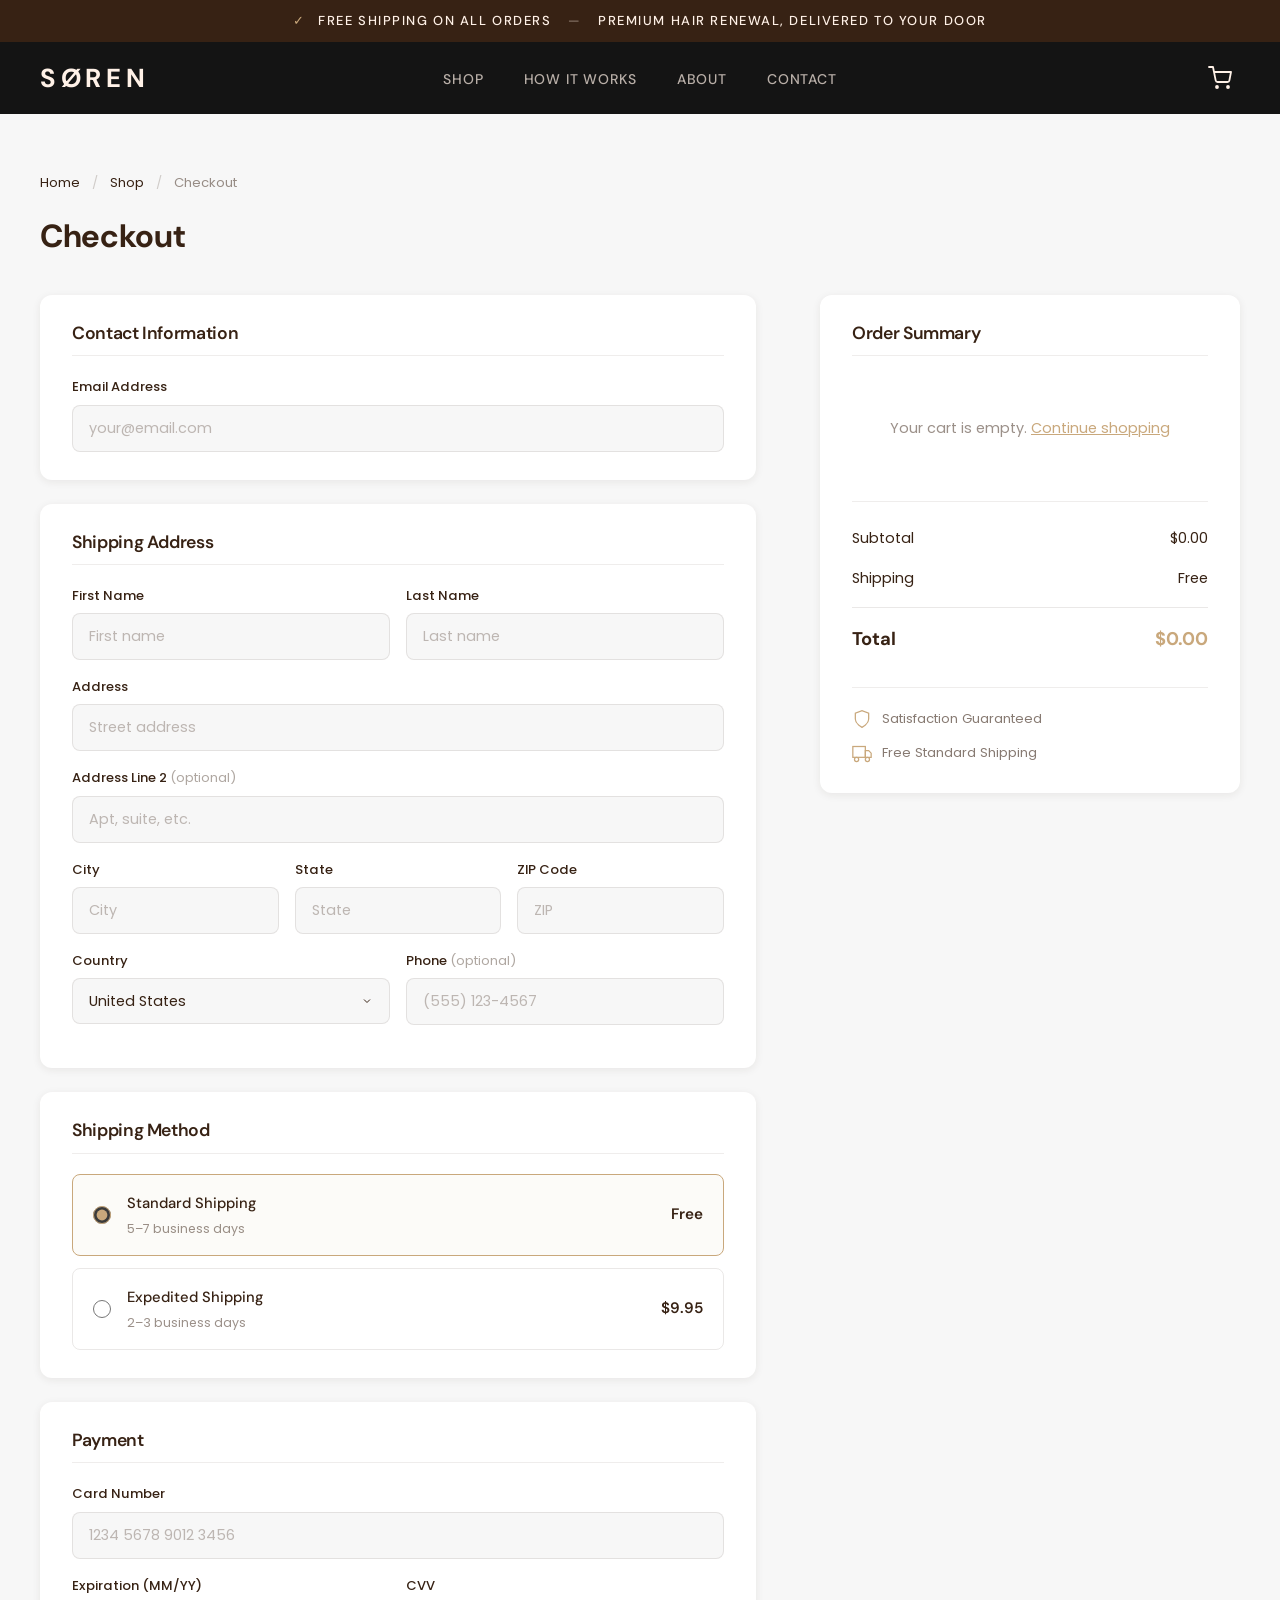
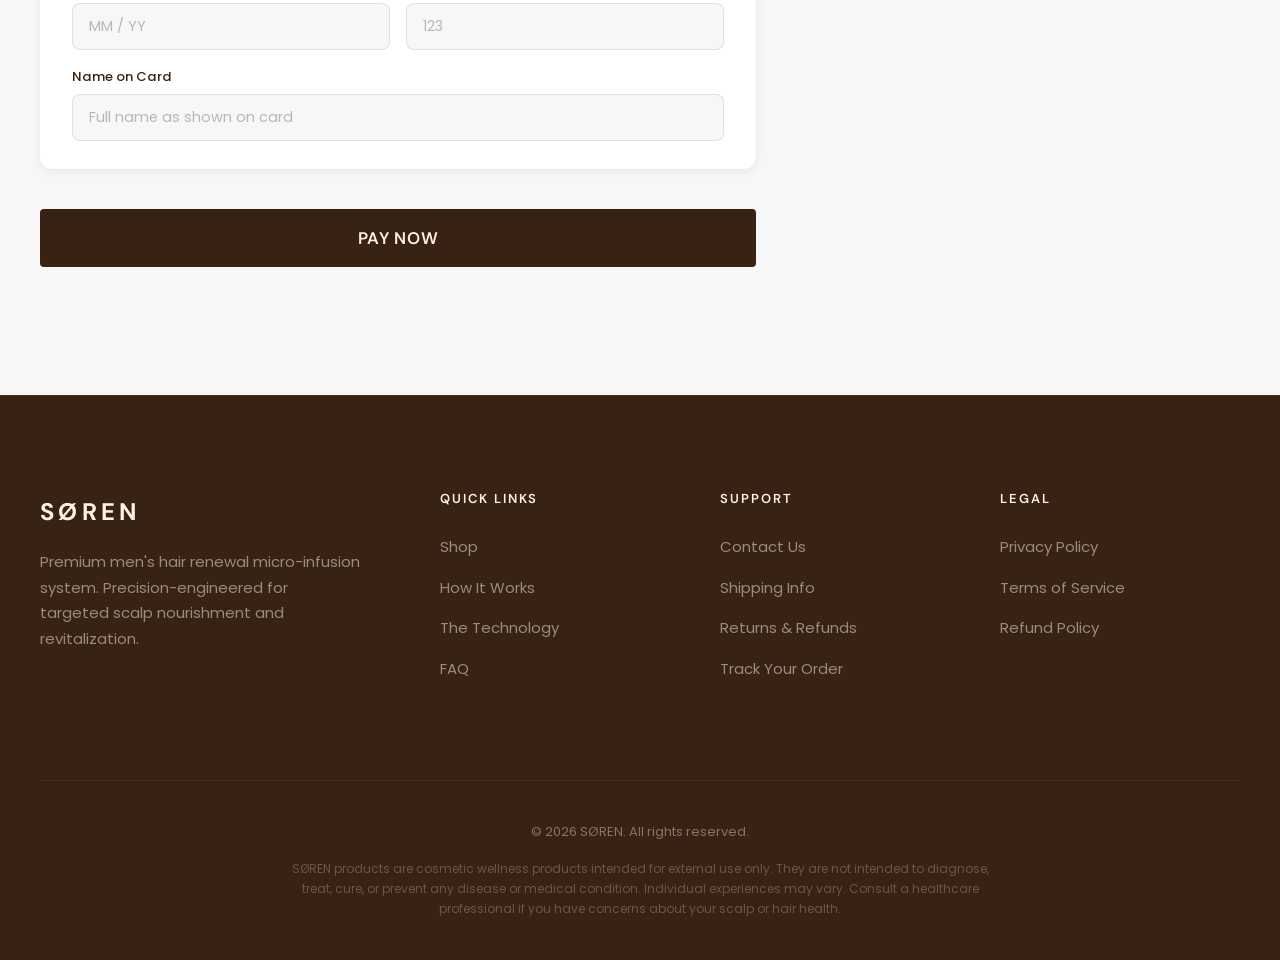
==== checkout.html @ f1ef7c64 "SØREN ecommerce homepage - initial build" ====
<!DOCTYPE html>
<html lang="en">
<head>
  <meta charset="UTF-8">
  <meta name="viewport" content="width=device-width, initial-scale=1.0">
  <meta name="description" content="SØREN Checkout — Complete your order for premium hair renewal products.">
  <title>Checkout — SØREN</title>

  <link rel="preconnect" href="https://fonts.googleapis.com">
  <link rel="preconnect" href="https://fonts.gstatic.com" crossorigin>
  <link href="https://fonts.googleapis.com/css2?family=DM+Sans:ital,opsz,wght@0,9..40,300;0,9..40,400;0,9..40,500;0,9..40,600;0,9..40,700;1,9..40,400&family=Poppins:wght@300;400;500;600&display=swap" rel="stylesheet">

  <link rel="stylesheet" href="styles.css">
</head>
<body>

  <!-- Announcement Bar -->
  <div id="announcement-bar" class="announcement-bar" role="banner">
    <div class="announcement-bar__inner">
      <p class="announcement-bar__text">
        <span class="announcement-bar__icon">&#10003;</span>
        Free Shipping on All Orders
        <span class="announcement-bar__separator">&mdash;</span>
        Premium Hair Renewal, Delivered to Your Door
      </p>
    </div>
  </div>

  <!-- Navigation -->
  <header id="header" class="header scrolled">
    <nav class="nav" aria-label="Main navigation">
      <div class="nav__inner container">
        <a href="index.html" class="nav__logo" aria-label="SØREN Home">SØREN</a>
        <button class="nav__toggle" id="nav-toggle" aria-label="Toggle menu" aria-expanded="false">
          <span class="nav__toggle-bar"></span>
          <span class="nav__toggle-bar"></span>
          <span class="nav__toggle-bar"></span>
        </button>
        <ul class="nav__links" id="nav-links">
          <li><a href="index.html#shop" class="nav__link">Shop</a></li>
          <li><a href="index.html#how-it-works" class="nav__link">How It Works</a></li>
          <li><a href="index.html#science" class="nav__link">About</a></li>
          <li><a href="contact.html" class="nav__link">Contact</a></li>
        </ul>
        <button class="cart-icon-btn" id="cart-icon-btn" aria-label="Open cart" onclick="window.location.href='index.html?opencart=1'">
          <svg width="24" height="24" viewBox="0 0 24 24" fill="none" stroke="currentColor" stroke-width="1.8" stroke-linecap="round" stroke-linejoin="round"><circle cx="9" cy="21" r="1"/><circle cx="20" cy="21" r="1"/><path d="M1 1h4l2.68 13.39a2 2 0 0 0 2 1.61h9.72a2 2 0 0 0 2-1.61L23 6H6"/></svg>
          <span class="cart-badge" id="cart-badge" style="display:none;">0</span>
        </button>
      </div>
    </nav>
  </header>

  <main>
    <section class="checkout-page">
      <div class="container">
        <div class="checkout-breadcrumb">
          <a href="index.html">Home</a>
          <span class="checkout-breadcrumb__sep">/</span>
          <a href="index.html#shop">Shop</a>
          <span class="checkout-breadcrumb__sep">/</span>
          <span>Checkout</span>
        </div>

        <h1 class="checkout-page__title">Checkout</h1>

        <div class="checkout-grid">
          <!-- LEFT COLUMN — Form -->
          <div class="checkout-form-col">

            <!-- Contact Information -->
            <div class="checkout-section">
              <h2 class="checkout-section__title">Contact Information</h2>
              <div class="checkout-field">
                <label for="checkout-email">Email Address</label>
                <input type="email" id="checkout-email" placeholder="your@email.com" autocomplete="email">
              </div>
            </div>

            <!-- Shipping Address -->
            <div class="checkout-section">
              <h2 class="checkout-section__title">Shipping Address</h2>
              <div class="checkout-row checkout-row--2col">
                <div class="checkout-field">
                  <label for="checkout-firstname">First Name</label>
                  <input type="text" id="checkout-firstname" placeholder="First name" autocomplete="given-name">
                </div>
                <div class="checkout-field">
                  <label for="checkout-lastname">Last Name</label>
                  <input type="text" id="checkout-lastname" placeholder="Last name" autocomplete="family-name">
                </div>
              </div>
              <div class="checkout-field">
                <label for="checkout-address1">Address</label>
                <input type="text" id="checkout-address1" placeholder="Street address" autocomplete="address-line1">
              </div>
              <div class="checkout-field">
                <label for="checkout-address2">Address Line 2 <span class="checkout-optional">(optional)</span></label>
                <input type="text" id="checkout-address2" placeholder="Apt, suite, etc." autocomplete="address-line2">
              </div>
              <div class="checkout-row checkout-row--3col">
                <div class="checkout-field">
                  <label for="checkout-city">City</label>
                  <input type="text" id="checkout-city" placeholder="City" autocomplete="address-level2">
                </div>
                <div class="checkout-field">
                  <label for="checkout-state">State</label>
                  <input type="text" id="checkout-state" placeholder="State" autocomplete="address-level1">
                </div>
                <div class="checkout-field">
                  <label for="checkout-zip">ZIP Code</label>
                  <input type="text" id="checkout-zip" placeholder="ZIP" autocomplete="postal-code">
                </div>
              </div>
              <div class="checkout-row checkout-row--2col">
                <div class="checkout-field">
                  <label for="checkout-country">Country</label>
                  <select id="checkout-country" autocomplete="country">
                    <option value="US" selected>United States</option>
                  </select>
                </div>
                <div class="checkout-field">
                  <label for="checkout-phone">Phone <span class="checkout-optional">(optional)</span></label>
                  <input type="tel" id="checkout-phone" placeholder="(555) 123-4567" autocomplete="tel">
                </div>
              </div>
            </div>

            <!-- Shipping Method -->
            <div class="checkout-section">
              <h2 class="checkout-section__title">Shipping Method</h2>
              <div class="checkout-shipping-options">
                <label class="checkout-radio active">
                  <input type="radio" name="shipping" value="standard" checked>
                  <div class="checkout-radio__content">
                    <div class="checkout-radio__label">
                      <span class="checkout-radio__name">Standard Shipping</span>
                      <span class="checkout-radio__detail">5–7 business days</span>
                    </div>
                    <span class="checkout-radio__price">Free</span>
                  </div>
                </label>
                <label class="checkout-radio">
                  <input type="radio" name="shipping" value="expedited">
                  <div class="checkout-radio__content">
                    <div class="checkout-radio__label">
                      <span class="checkout-radio__name">Expedited Shipping</span>
                      <span class="checkout-radio__detail">2–3 business days</span>
                    </div>
                    <span class="checkout-radio__price">$9.95</span>
                  </div>
                </label>
              </div>
            </div>

            <!-- Payment -->
            <div class="checkout-section">
              <h2 class="checkout-section__title">Payment</h2>
              <div class="checkout-field">
                <label for="checkout-card">Card Number</label>
                <input type="text" id="checkout-card" placeholder="1234 5678 9012 3456" autocomplete="cc-number" maxlength="19">
              </div>
              <div class="checkout-row checkout-row--2col">
                <div class="checkout-field">
                  <label for="checkout-expiry">Expiration (MM/YY)</label>
                  <input type="text" id="checkout-expiry" placeholder="MM / YY" autocomplete="cc-exp" maxlength="7">
                </div>
                <div class="checkout-field">
                  <label for="checkout-cvv">CVV</label>
                  <input type="text" id="checkout-cvv" placeholder="123" autocomplete="cc-csc" maxlength="4">
                </div>
              </div>
              <div class="checkout-field">
                <label for="checkout-cardname">Name on Card</label>
                <input type="text" id="checkout-cardname" placeholder="Full name as shown on card" autocomplete="cc-name">
              </div>
            </div>

            <button class="btn btn--primary btn--large btn--full checkout-pay-btn" id="checkout-pay-btn">
              Pay Now
            </button>

          </div>

          <!-- RIGHT COLUMN — Order Summary -->
          <div class="checkout-summary-col">
            <div class="checkout-summary">
              <h2 class="checkout-summary__title">Order Summary</h2>
              <div class="checkout-summary__items" id="checkout-items">
                <!-- Loaded from localStorage by JS -->
              </div>
              <div class="checkout-summary__totals">
                <div class="checkout-summary__row">
                  <span>Subtotal</span>
                  <span id="checkout-subtotal">$0.00</span>
                </div>
                <div class="checkout-summary__row">
                  <span>Shipping</span>
                  <span id="checkout-shipping-cost">Free</span>
                </div>
                <div class="checkout-summary__row checkout-summary__row--total">
                  <span>Total</span>
                  <span id="checkout-total">$0.00</span>
                </div>
              </div>
              <div class="checkout-summary__trust">
                <div class="checkout-trust-badge">
                  <svg width="20" height="20" viewBox="0 0 24 24" fill="none" stroke="currentColor" stroke-width="1.5"><path d="M12 22s8-4 8-10V5l-8-3-8 3v7c0 6 8 10 8 10z"/></svg>
                  <span>Satisfaction Guaranteed</span>
                </div>
                <div class="checkout-trust-badge">
                  <svg width="20" height="20" viewBox="0 0 24 24" fill="none" stroke="currentColor" stroke-width="1.5"><rect x="1" y="3" width="15" height="13"/><polygon points="16 8 20 8 23 11 23 16 16 16 16 8"/><circle cx="5.5" cy="18.5" r="2.5"/><circle cx="18.5" cy="18.5" r="2.5"/></svg>
                  <span>Free Standard Shipping</span>
                </div>
              </div>
            </div>
          </div>

        </div>
      </div>
    </section>
  </main>

  <!-- Footer -->
  <footer class="footer">
    <div class="footer__inner container">
      <div class="footer__grid">
        <div class="footer__brand">
          <a href="index.html" class="footer__logo">SØREN</a>
          <p class="footer__brand-desc">Premium men's hair renewal micro-infusion system. Precision-engineered for targeted scalp nourishment and revitalization.</p>
        </div>
        <div class="footer__column">
          <h4 class="footer__heading">Quick Links</h4>
          <ul class="footer__links">
            <li><a href="index.html#shop">Shop</a></li>
            <li><a href="index.html#how-it-works">How It Works</a></li>
            <li><a href="index.html#science">The Technology</a></li>
            <li><a href="index.html#faq">FAQ</a></li>
          </ul>
        </div>
        <div class="footer__column">
          <h4 class="footer__heading">Support</h4>
          <ul class="footer__links">
            <li><a href="contact.html">Contact Us</a></li>
            <li><a href="shipping.html">Shipping Info</a></li>
            <li><a href="returns.html">Returns &amp; Refunds</a></li>
            <li><a href="track-order.html">Track Your Order</a></li>
          </ul>
        </div>
        <div class="footer__column">
          <h4 class="footer__heading">Legal</h4>
          <ul class="footer__links">
            <li><a href="privacy.html">Privacy Policy</a></li>
            <li><a href="terms.html">Terms of Service</a></li>
            <li><a href="refund-policy.html">Refund Policy</a></li>
          </ul>
        </div>
      </div>
      <div class="footer__bottom">
        <p class="footer__copyright">&copy; 2026 SØREN. All rights reserved.</p>
        <p class="footer__disclaimer">SØREN products are cosmetic wellness products intended for external use only. They are not intended to diagnose, treat, cure, or prevent any disease or medical condition. Individual experiences may vary. Consult a healthcare professional if you have concerns about your scalp or hair health.</p>
      </div>
    </div>
  </footer>

  <!-- Demo Modal -->
  <div class="demo-modal" id="demo-modal">
    <div class="demo-modal__overlay" id="demo-modal-overlay"></div>
    <div class="demo-modal__content">
      <div class="demo-modal__logo">SØREN</div>
      <h2 class="demo-modal__title">This is a demo site</h2>
      <p class="demo-modal__text">This checkout is for demonstration purposes only. No payment will be processed.</p>
      <a href="index.html" class="btn btn--primary btn--large demo-modal__btn">Return to Store</a>
    </div>
  </div>

  <script src="script.js"></script>
  <script>
    /* Checkout page — load cart from localStorage and render order summary */
    (function() {
      'use strict';

      var CART_STORAGE_KEY = 'soren_cart';
      var cart = [];

      try {
        var stored = localStorage.getItem(CART_STORAGE_KEY);
        cart = stored ? JSON.parse(stored) : [];
      } catch(e) { cart = []; }

      var itemsEl = document.getElementById('checkout-items');
      var subtotalEl = document.getElementById('checkout-subtotal');
      var shippingCostEl = document.getElementById('checkout-shipping-cost');
      var totalEl = document.getElementById('checkout-total');

      function getSubtotal() {
        var t = 0;
        for (var i = 0; i < cart.length; i++) t += cart[i].price * cart[i].quantity;
        return t;
      }

      function renderOrderSummary() {
        if (!itemsEl) return;

        if (cart.length === 0) {
          itemsEl.innerHTML = '<p class="checkout-summary__empty">Your cart is empty. <a href="index.html#shop">Continue shopping</a></p>';
          return;
        }

        var html = '';
        for (var i = 0; i < cart.length; i++) {
          var item = cart[i];
          var lineTotal = (item.price * item.quantity).toFixed(2);
          html += '<div class="checkout-summary__item">';
          html += '  <div class="checkout-summary__item-image"><img src="' + item.image + '" alt="' + item.name + '" width="64" height="64"></div>';
          html += '  <div class="checkout-summary__item-info">';
          html += '    <span class="checkout-summary__item-name">' + item.name + '</span>';
          html += '    <span class="checkout-summary__item-qty">Qty: ' + item.quantity + '</span>';
          html += '  </div>';
          html += '  <span class="checkout-summary__item-price">$' + lineTotal + '</span>';
          html += '</div>';
        }
        itemsEl.innerHTML = html;
        updateTotals();
      }

      function getShippingCost() {
        var checked = document.querySelector('input[name="shipping"]:checked');
        return (checked && checked.value === 'expedited') ? 9.95 : 0;
      }

      function updateTotals() {
        var subtotal = getSubtotal();
        var shipping = getShippingCost();
        var total = subtotal + shipping;

        if (subtotalEl) subtotalEl.textContent = '$' + subtotal.toFixed(2);
        if (shippingCostEl) shippingCostEl.textContent = shipping === 0 ? 'Free' : '$' + shipping.toFixed(2);
        if (totalEl) totalEl.textContent = '$' + total.toFixed(2);
      }

      renderOrderSummary();

      // Shipping method toggle
      var shippingRadios = document.querySelectorAll('input[name="shipping"]');
      shippingRadios.forEach(function(radio) {
        radio.addEventListener('change', function() {
          // Update active class on labels
          document.querySelectorAll('.checkout-radio').forEach(function(label) {
            label.classList.remove('active');
          });
          this.closest('.checkout-radio').classList.add('active');
          updateTotals();
        });
      });

      // Pay Now button — show demo modal
      var payBtn = document.getElementById('checkout-pay-btn');
      var modal = document.getElementById('demo-modal');
      if (payBtn && modal) {
        payBtn.addEventListener('click', function(e) {
          e.preventDefault();
          modal.classList.add('open');
          document.body.style.overflow = 'hidden';
        });
      }

      // Close modal on overlay click
      var modalOverlay = document.getElementById('demo-modal-overlay');
      if (modalOverlay) {
        modalOverlay.addEventListener('click', function() {
          modal.classList.remove('open');
          document.body.style.overflow = '';
        });
      }
    })();
  </script>
</body>
</html>
---- styles.css ----
/* ============================================
   SØREN — Premium Hair Renewal System
   Styles — Production Build
   ============================================ */

/* --- Custom Properties --- */
:root {
  /* Brand Colors */
  --color-primary: #372214;
  --color-black: #000000;
  --color-cream: #fff1e7;
  --color-light-gray: #f7f7f7;
  --color-white: #ffffff;
  --color-gold: #c9a87c;
  --color-mid-brown: #5a3a25;
  --color-dark-overlay: rgba(0, 0, 0, 0.45);

  /* Typography */
  --font-heading: 'DM Sans', sans-serif;
  --font-body: 'Poppins', sans-serif;

  /* Spacing */
  --space-xs: 0.5rem;
  --space-sm: 1rem;
  --space-md: 1.5rem;
  --space-lg: 2.5rem;
  --space-xl: 4rem;
  --space-2xl: 6rem;
  --space-3xl: 8rem;

  /* Sizing */
  --container-max: 1280px;
  --container-narrow: 900px;

  /* Transitions */
  --ease-out: cubic-bezier(0.25, 0.46, 0.45, 0.94);
  --ease-out-expo: cubic-bezier(0.19, 1, 0.22, 1);
  --transition-fast: 0.2s var(--ease-out);
  --transition-base: 0.4s var(--ease-out);
  --transition-slow: 0.7s var(--ease-out-expo);

  /* Border Radius */
  --radius-sm: 4px;
  --radius-md: 8px;
  --radius-lg: 12px;
  --radius-xl: 20px;

  /* Shadows */
  --shadow-sm: 0 2px 8px rgba(55, 34, 20, 0.08);
  --shadow-md: 0 4px 20px rgba(55, 34, 20, 0.12);
  --shadow-lg: 0 8px 40px rgba(55, 34, 20, 0.16);
  --shadow-xl: 0 16px 64px rgba(55, 34, 20, 0.2);
}

/* --- Reset & Base --- */
*,
*::before,
*::after {
  margin: 0;
  padding: 0;
  box-sizing: border-box;
}

html {
  scroll-behavior: smooth;
  -webkit-font-smoothing: antialiased;
  -moz-osx-font-smoothing: grayscale;
  font-size: 16px;
}

body {
  font-family: var(--font-body);
  font-weight: 400;
  font-size: 1.125rem;
  line-height: 1.7;
  color: var(--color-cream);
  background-color: var(--color-black);
  overflow-x: hidden;
}

img {
  max-width: 100%;
  height: auto;
  display: block;
}

a {
  text-decoration: none;
  color: inherit;
  transition: color var(--transition-fast);
}

ul {
  list-style: none;
}

button {
  border: none;
  background: none;
  cursor: pointer;
  font-family: inherit;
  color: inherit;
}

/* --- Layout --- */
.container {
  width: 100%;
  max-width: var(--container-max);
  margin: 0 auto;
  padding: 0 var(--space-md);
}

@media (min-width: 768px) {
  .container {
    padding: 0 var(--space-lg);
  }
}

/* --- Typography --- */
h1, h2, h3, h4, h5, h6 {
  font-family: var(--font-heading);
  font-weight: 700;
  line-height: 1.15;
  letter-spacing: -0.02em;
}

.section-eyebrow {
  display: inline-block;
  font-family: var(--font-heading);
  font-size: 0.8125rem;
  font-weight: 600;
  letter-spacing: 0.2em;
  text-transform: uppercase;
  color: var(--color-gold);
  margin-bottom: var(--space-sm);
}

.section-title {
  font-size: clamp(2rem, 5vw, 3.25rem);
  color: var(--color-cream);
  margin-bottom: var(--space-md);
}

.section-subtitle {
  font-size: 1.125rem;
  color: rgba(255, 241, 231, 0.7);
  max-width: 640px;
  line-height: 1.8;
}

.section-header {
  text-align: center;
  margin-bottom: var(--space-xl);
}

.section-header .section-subtitle {
  margin-left: auto;
  margin-right: auto;
}

/* --- Buttons --- */
.btn {
  display: inline-flex;
  align-items: center;
  justify-content: center;
  gap: 0.5rem;
  font-family: var(--font-heading);
  font-weight: 600;
  font-size: 0.9375rem;
  letter-spacing: 0.04em;
  text-transform: uppercase;
  padding: 1rem 2.25rem;
  border-radius: var(--radius-sm);
  transition: all var(--transition-base);
  white-space: nowrap;
  position: relative;
  overflow: hidden;
}

.btn::after {
  content: '';
  position: absolute;
  inset: 0;
  background: rgba(255, 255, 255, 0.1);
  opacity: 0;
  transition: opacity var(--transition-fast);
}

.btn:hover::after {
  opacity: 1;
}

.btn--primary {
  background: var(--color-cream);
  color: var(--color-primary);
}

.btn--primary:hover {
  background: var(--color-white);
  transform: translateY(-2px);
  box-shadow: var(--shadow-lg);
}

.btn--secondary {
  background: transparent;
  color: var(--color-cream);
  border: 1.5px solid rgba(255, 241, 231, 0.4);
}

.btn--secondary:hover {
  border-color: var(--color-cream);
  background: rgba(255, 241, 231, 0.08);
  transform: translateY(-2px);
}

.btn--outline {
  background: transparent;
  color: var(--color-cream);
  border: 1.5px solid rgba(255, 241, 231, 0.4);
}

.btn--outline:hover {
  border-color: var(--color-cream);
  background: rgba(255, 241, 231, 0.08);
  transform: translateY(-2px);
}

.btn--small {
  padding: 0.625rem 1.5rem;
  font-size: 0.8125rem;
}

.btn--large {
  padding: 1.125rem 2.75rem;
  font-size: 1rem;
}

.btn--full {
  width: 100%;
}

/* --- Reveal Animations --- */
.reveal {
  opacity: 0;
  transform: translateY(40px);
  transition: opacity 0.8s var(--ease-out-expo), transform 0.8s var(--ease-out-expo);
}

.reveal.revealed {
  opacity: 1;
  transform: translateY(0);
}

.reveal--delay-1 {
  transition-delay: 0.15s;
}

.reveal--delay-2 {
  transition-delay: 0.3s;
}

.reveal--delay-3 {
  transition-delay: 0.45s;
}

/* ============================================
   ANNOUNCEMENT BAR
   ============================================ */
.announcement-bar {
  background: var(--color-primary);
  padding: 0.625rem 0;
  overflow: hidden;
  position: fixed;
  top: 0;
  left: 0;
  right: 0;
  z-index: 1001;
  transition: transform 0.4s ease;
}

.announcement-bar__inner {
  display: flex;
  justify-content: center;
  align-items: center;
}

.announcement-bar__text {
  font-family: var(--font-heading);
  font-size: 0.8125rem;
  font-weight: 500;
  letter-spacing: 0.12em;
  text-transform: uppercase;
  color: var(--color-cream);
  text-align: center;
  animation: announcement-pulse 3s ease-in-out infinite;
}

.announcement-bar__icon {
  margin-right: 0.5rem;
  color: var(--color-gold);
}

.announcement-bar__separator {
  margin: 0 0.75rem;
  opacity: 0.4;
}

@keyframes announcement-pulse {
  0%, 100% { opacity: 0.85; }
  50% { opacity: 1; }
}

@media (max-width: 640px) {
  .announcement-bar__separator,
  .announcement-bar__separator ~ * {
    display: none;
  }
}

/* ============================================
   NAVIGATION
   ============================================ */
.header {
  position: fixed;
  top: 2.25rem;
  left: 0;
  right: 0;
  z-index: 1000;
  background: rgba(0, 0, 0, 0.0);
  backdrop-filter: blur(0px);
  transition: top 0.4s ease, background 0.4s ease, backdrop-filter 0.4s ease, box-shadow 0.4s ease;
}

.header.scrolled {
  background: rgba(0, 0, 0, 0.92);
  backdrop-filter: blur(20px);
  box-shadow: 0 1px 0 rgba(255, 241, 231, 0.06);
}

.nav__inner {
  display: flex;
  align-items: center;
  justify-content: space-between;
  height: 72px;
  position: relative;
}

.nav__logo {
  font-family: var(--font-heading);
  font-weight: 700;
  font-size: 1.625rem;
  letter-spacing: 0.18em;
  text-transform: uppercase;
  color: var(--color-cream);
  transition: opacity var(--transition-fast);
}

.nav__logo:hover {
  opacity: 0.8;
}

.nav__links {
  display: flex;
  align-items: center;
  gap: var(--space-lg);
  position: absolute;
  left: 50%;
  transform: translateX(-50%);
}

.nav__link {
  font-family: var(--font-heading);
  font-size: 0.875rem;
  font-weight: 500;
  letter-spacing: 0.06em;
  text-transform: uppercase;
  color: rgba(255, 241, 231, 0.7);
  transition: color var(--transition-fast);
  position: relative;
}

.nav__link::after {
  content: '';
  position: absolute;
  bottom: -4px;
  left: 0;
  width: 0;
  height: 1px;
  background: var(--color-gold);
  transition: width var(--transition-base);
}

.nav__link:hover {
  color: var(--color-cream);
}

.nav__link:hover::after {
  width: 100%;
}

.nav__cta {
  background: var(--color-cream);
  color: var(--color-primary);
}

/* Mobile Nav Toggle */
.nav__toggle {
  display: none;
  flex-direction: column;
  gap: 5px;
  padding: 4px;
  z-index: 1001;
}

.nav__toggle-bar {
  display: block;
  width: 24px;
  height: 2px;
  background: var(--color-cream);
  border-radius: 2px;
  transition: all var(--transition-base);
}

.nav__toggle.active .nav__toggle-bar:nth-child(1) {
  transform: rotate(45deg) translate(5px, 5px);
}

.nav__toggle.active .nav__toggle-bar:nth-child(2) {
  opacity: 0;
}

.nav__toggle.active .nav__toggle-bar:nth-child(3) {
  transform: rotate(-45deg) translate(5px, -5px);
}

@media (max-width: 768px) {
  .nav__toggle {
    display: flex;
  }

  .nav__links {
    position: fixed;
    top: 0;
    right: -100%;
    left: auto;
    transform: none;
    width: 80%;
    max-width: 360px;
    height: 100vh;
    flex-direction: column;
    justify-content: center;
    gap: var(--space-lg);
    background: var(--color-black);
    transition: right var(--transition-slow);
    z-index: 999;
  }

  .nav__links.open {
    right: 0;
  }

  .nav__link {
    font-size: 1.125rem;
  }

  .nav__cta {
    display: none;
  }
}

/* ============================================
   HERO
   ============================================ */
.hero {
  position: relative;
  min-height: 100vh;
  display: flex;
  align-items: center;
  background: var(--color-primary);
  overflow: hidden;
  padding-top: calc(72px + 2.25rem);
}

.hero__bg-overlay {
  position: absolute;
  inset: 0;
  background: radial-gradient(ellipse at 70% 50%, rgba(55, 34, 20, 0.3) 0%, rgba(0, 0, 0, 0.6) 100%);
  z-index: 1;
}

.hero__inner {
  position: relative;
  z-index: 2;
  display: grid;
  grid-template-columns: 1fr;
  gap: var(--space-xl);
  align-items: center;
  padding-top: var(--space-xl);
  padding-bottom: var(--space-xl);
}

@media (min-width: 960px) {
  .hero__inner {
    grid-template-columns: 1fr 1fr;
    gap: var(--space-2xl);
    padding-top: var(--space-2xl);
    padding-bottom: var(--space-2xl);
  }
}

.hero__eyebrow {
  display: inline-block;
  font-family: var(--font-heading);
  font-size: 0.75rem;
  font-weight: 600;
  letter-spacing: 0.25em;
  text-transform: uppercase;
  color: var(--color-gold);
  margin-bottom: var(--space-md);
  padding-bottom: var(--space-md);
  border-bottom: 1px solid rgba(201, 168, 124, 0.3);
}

.hero__title {
  font-size: clamp(2.5rem, 6vw, 4.5rem);
  color: var(--color-cream);
  margin-bottom: var(--space-md);
  line-height: 1.05;
  letter-spacing: -0.03em;
}

.hero__subtitle {
  font-size: 1.125rem;
  color: rgba(255, 241, 231, 0.7);
  line-height: 1.8;
  max-width: 520px;
  margin-bottom: var(--space-lg);
}

.hero__actions {
  display: flex;
  flex-wrap: wrap;
  gap: var(--space-sm);
  margin-bottom: var(--space-lg);
}

.hero__meta {
  display: flex;
  flex-wrap: wrap;
  gap: var(--space-md);
}

.hero__meta-item {
  display: flex;
  align-items: center;
  gap: 0.375rem;
  font-size: 0.8125rem;
  font-weight: 500;
  color: rgba(255, 241, 231, 0.55);
  letter-spacing: 0.02em;
}

.hero__meta-item svg {
  color: var(--color-gold);
  flex-shrink: 0;
}

.hero__image {
  display: flex;
  justify-content: center;
  align-items: center;
}

.hero__image img {
  width: 100%;
  max-width: 600px;
  border-radius: var(--radius-lg);
  animation: hero-float 6s ease-in-out infinite;
}

@keyframes hero-float {
  0%, 100% { transform: translateY(0); }
  50% { transform: translateY(-12px); }
}

/* ============================================
   TRUST BAR
   ============================================ */
.trust-bar {
  background: var(--color-black);
  border-top: 1px solid rgba(255, 241, 231, 0.06);
  border-bottom: 1px solid rgba(255, 241, 231, 0.06);
  padding: var(--space-lg) 0;
}

.trust-bar__inner {
  display: grid;
  grid-template-columns: repeat(2, 1fr);
  gap: var(--space-lg);
}

@media (min-width: 768px) {
  .trust-bar__inner {
    grid-template-columns: repeat(4, 1fr);
    gap: var(--space-md);
  }
}

.trust-bar__item {
  display: flex;
  flex-direction: column;
  align-items: center;
  text-align: center;
  gap: var(--space-xs);
}

.trust-bar__icon {
  color: var(--color-gold);
  opacity: 0.8;
}

.trust-bar__label {
  font-family: var(--font-heading);
  font-size: 0.8125rem;
  font-weight: 500;
  letter-spacing: 0.1em;
  text-transform: uppercase;
  color: rgba(255, 241, 231, 0.6);
}

/* ============================================
   PRODUCT SHOWCASE
   ============================================ */
.product-showcase {
  background: var(--color-black);
  padding: var(--space-3xl) 0;
}

.product-showcase__grid {
  display: grid;
  grid-template-columns: 1fr;
  gap: var(--space-xl);
}

@media (min-width: 768px) {
  .product-showcase__grid {
    grid-template-columns: repeat(2, 1fr);
    gap: var(--space-lg);
  }
}

.product-card {
  background: rgba(55, 34, 20, 0.15);
  border: 1px solid rgba(255, 241, 231, 0.06);
  border-radius: var(--radius-lg);
  overflow: hidden;
  transition: transform var(--transition-base), box-shadow var(--transition-base);
}

.product-card:hover {
  transform: translateY(-4px);
  box-shadow: var(--shadow-xl);
  border-color: rgba(201, 168, 124, 0.15);
}

.product-card__image-wrap {
  overflow: hidden;
  background: var(--color-primary);
  aspect-ratio: 1;
}

.product-card__image-wrap img {
  width: 100%;
  height: 100%;
  object-fit: cover;
  transition: transform 0.6s var(--ease-out-expo);
}

.product-card:hover .product-card__image-wrap img {
  transform: scale(1.04);
}

.product-card__content {
  padding: var(--space-lg);
}

.product-card__tag {
  display: inline-block;
  font-family: var(--font-heading);
  font-size: 0.6875rem;
  font-weight: 600;
  letter-spacing: 0.2em;
  text-transform: uppercase;
  color: var(--color-gold);
  margin-bottom: var(--space-xs);
}

.product-card__title {
  font-size: 1.5rem;
  color: var(--color-cream);
  margin-bottom: var(--space-sm);
}

.product-card__desc {
  font-size: 1rem;
  color: rgba(255, 241, 231, 0.6);
  line-height: 1.7;
  margin-bottom: var(--space-md);
}

.product-card__features {
  display: flex;
  flex-direction: column;
  gap: 0.75rem;
}

.product-card__features li {
  display: flex;
  align-items: flex-start;
  gap: 0.625rem;
  font-size: 0.9375rem;
  color: rgba(255, 241, 231, 0.7);
}

.product-card__features li svg {
  color: var(--color-gold);
  flex-shrink: 0;
  margin-top: 3px;
}

/* ============================================
   HOW IT WORKS
   ============================================ */
.how-it-works {
  background: var(--color-primary);
  padding: var(--space-3xl) 0;
}

.steps-grid {
  display: grid;
  grid-template-columns: 1fr;
  gap: var(--space-lg);
}

@media (min-width: 640px) {
  .steps-grid {
    grid-template-columns: repeat(2, 1fr);
  }
}

@media (min-width: 1024px) {
  .steps-grid {
    grid-template-columns: repeat(4, 1fr);
    gap: var(--space-md);
  }
}

.step-card {
  text-align: center;
  position: relative;
}

.step-card__number {
  font-family: var(--font-heading);
  font-size: 0.75rem;
  font-weight: 700;
  letter-spacing: 0.2em;
  color: var(--color-gold);
  margin-bottom: var(--space-md);
}

.step-card__image-wrap {
  border-radius: var(--radius-lg);
  overflow: hidden;
  margin-bottom: var(--space-md);
  aspect-ratio: 1;
  background: rgba(0, 0, 0, 0.2);
}

.step-card__image-wrap img {
  width: 100%;
  height: 100%;
  object-fit: cover;
  transition: transform 0.6s var(--ease-out-expo);
}

.step-card:hover .step-card__image-wrap img {
  transform: scale(1.05);
}

.step-card__title {
  font-size: 1.25rem;
  color: var(--color-cream);
  margin-bottom: 0.5rem;
}

.step-card__desc {
  font-size: 0.9375rem;
  color: rgba(255, 241, 231, 0.6);
  line-height: 1.7;
  max-width: 280px;
  margin: 0 auto;
}

/* ============================================
   PRICING / SHOP
   ============================================ */
.pricing {
  background: var(--color-black);
  padding: var(--space-3xl) 0;
}

.pricing__grid {
  display: grid;
  grid-template-columns: 1fr;
  gap: var(--space-lg);
  align-items: start;
}

@media (min-width: 768px) {
  .pricing__grid {
    grid-template-columns: repeat(3, 1fr);
    gap: var(--space-md);
  }
}

.pricing-card {
  background: rgba(55, 34, 20, 0.12);
  border: 1px solid rgba(255, 241, 231, 0.08);
  border-radius: var(--radius-lg);
  overflow: hidden;
  transition: transform var(--transition-base), box-shadow var(--transition-base);
  position: relative;
}

.pricing-card:hover {
  transform: translateY(-6px);
  box-shadow: var(--shadow-xl);
}

.pricing-card--featured {
  border-color: var(--color-gold);
  background: rgba(55, 34, 20, 0.25);
}

@media (min-width: 768px) {
  .pricing-card--featured {
    transform: scale(1.05);
    z-index: 2;
  }

  .pricing-card--featured:hover {
    transform: scale(1.05) translateY(-6px);
  }
}

.pricing-card__badge {
  position: absolute;
  top: var(--space-md);
  right: var(--space-md);
  background: var(--color-gold);
  color: var(--color-primary);
  font-family: var(--font-heading);
  font-size: 0.6875rem;
  font-weight: 700;
  letter-spacing: 0.12em;
  text-transform: uppercase;
  padding: 0.375rem 0.875rem;
  border-radius: var(--radius-sm);
  z-index: 3;
}

.pricing-card__image-wrap {
  aspect-ratio: 4/3;
  overflow: hidden;
  background: var(--color-primary);
}

.pricing-card__image-wrap img {
  width: 100%;
  height: 100%;
  object-fit: cover;
  transition: transform 0.6s var(--ease-out-expo);
}

.pricing-card:hover .pricing-card__image-wrap img {
  transform: scale(1.04);
}

.pricing-card__content {
  padding: var(--space-lg);
}

.pricing-card__title {
  font-size: 1.25rem;
  color: var(--color-cream);
  margin-bottom: var(--space-sm);
}

.pricing-card__price {
  display: flex;
  align-items: baseline;
  gap: 0.5rem;
  margin-bottom: var(--space-md);
}

.pricing-card__amount {
  font-family: var(--font-heading);
  font-size: 2.5rem;
  font-weight: 700;
  color: var(--color-cream);
  line-height: 1;
}

.pricing-card__amount sup {
  font-size: 0.5em;
  font-weight: 600;
  position: relative;
  top: -0.5em;
}

.pricing-card__savings {
  font-family: var(--font-heading);
  font-size: 0.75rem;
  font-weight: 600;
  letter-spacing: 0.1em;
  text-transform: uppercase;
  color: var(--color-gold);
}

.pricing-card__includes {
  display: flex;
  flex-direction: column;
  gap: 0.625rem;
  margin-bottom: var(--space-lg);
  padding-top: var(--space-md);
  border-top: 1px solid rgba(255, 241, 231, 0.08);
}

.pricing-card__includes li {
  font-size: 0.9375rem;
  color: rgba(255, 241, 231, 0.65);
  padding-left: 1.25rem;
  position: relative;
}

.pricing-card__includes li::before {
  content: '✓';
  position: absolute;
  left: 0;
  color: var(--color-gold);
  font-size: 0.8125rem;
}

.pricing-card--featured .pricing-card__cta {
  background: var(--color-cream);
  color: var(--color-primary);
}

/* ============================================
   THE SCIENCE
   ============================================ */
.science {
  background: var(--color-primary);
  padding: var(--space-3xl) 0;
  overflow: hidden;
}

.science__inner {
  display: grid;
  grid-template-columns: 1fr;
  gap: var(--space-xl);
  align-items: center;
}

@media (min-width: 960px) {
  .science__inner {
    grid-template-columns: 1.2fr 0.8fr;
    gap: var(--space-2xl);
  }
}

.science__text {
  font-size: 1.125rem;
  color: rgba(255, 241, 231, 0.7);
  line-height: 1.8;
  margin-bottom: var(--space-xl);
}

.science__pillars {
  display: grid;
  gap: var(--space-lg);
}

.science__pillar {
  padding-left: var(--space-md);
  border-left: 2px solid rgba(201, 168, 124, 0.3);
}

.science__pillar-icon {
  color: var(--color-gold);
  margin-bottom: var(--space-xs);
}

.science__pillar h4 {
  font-size: 1.125rem;
  color: var(--color-cream);
  margin-bottom: 0.375rem;
}

.science__pillar p {
  font-size: 0.9375rem;
  color: rgba(255, 241, 231, 0.6);
  line-height: 1.7;
}

.science__image {
  display: flex;
  justify-content: center;
}

.science__image img {
  border-radius: var(--radius-lg);
  width: 100%;
  max-width: 500px;
}

/* ============================================
   TESTIMONIALS
   ============================================ */
.testimonials {
  background: var(--color-black);
  padding: var(--space-3xl) 0;
}

.testimonials__grid {
  display: grid;
  grid-template-columns: 1fr;
  gap: var(--space-md);
}

@media (min-width: 768px) {
  .testimonials__grid {
    grid-template-columns: repeat(2, 1fr);
  }
}

@media (min-width: 1024px) {
  .testimonials__grid {
    grid-template-columns: repeat(4, 1fr);
    gap: var(--space-md);
  }
}

.testimonial-card {
  background: rgba(55, 34, 20, 0.12);
  border: 1px solid rgba(255, 241, 231, 0.06);
  border-radius: var(--radius-lg);
  padding: var(--space-lg);
  display: flex;
  flex-direction: column;
  transition: border-color var(--transition-base);
}

.testimonial-card:hover {
  border-color: rgba(201, 168, 124, 0.2);
}

.testimonial-card__stars {
  color: var(--color-gold);
  font-size: 1rem;
  letter-spacing: 2px;
  margin-bottom: var(--space-md);
}

.testimonial-card__quote {
  font-size: 1rem;
  color: rgba(255, 241, 231, 0.75);
  line-height: 1.7;
  font-style: italic;
  flex-grow: 1;
  margin-bottom: var(--space-md);
}

.testimonial-card__author {
  display: flex;
  align-items: center;
  gap: 0.75rem;
  padding-top: var(--space-md);
  border-top: 1px solid rgba(255, 241, 231, 0.06);
}

.testimonial-card__name {
  font-family: var(--font-heading);
  font-weight: 600;
  font-size: 0.9375rem;
  color: var(--color-cream);
  display: block;
}

.testimonial-card__age {
  font-size: 0.8125rem;
  color: rgba(255, 241, 231, 0.45);
  display: block;
}

/* ============================================
   FAQ ACCORDION
   ============================================ */
.faq {
  background: var(--color-primary);
  padding: var(--space-3xl) 0;
}

.faq__accordion {
  max-width: var(--container-narrow);
  margin: 0 auto;
}

.faq-item {
  border-bottom: 1px solid rgba(255, 241, 231, 0.1);
}

.faq-item:first-child {
  border-top: 1px solid rgba(255, 241, 231, 0.1);
}

.faq-item__question {
  width: 100%;
  display: flex;
  justify-content: space-between;
  align-items: center;
  padding: var(--space-md) 0;
  font-family: var(--font-heading);
  font-size: 1.0625rem;
  font-weight: 600;
  color: var(--color-cream);
  text-align: left;
  cursor: pointer;
  transition: color var(--transition-fast);
  gap: var(--space-sm);
}

.faq-item__question:hover {
  color: var(--color-gold);
}

.faq-item__icon {
  position: relative;
  width: 20px;
  height: 20px;
  flex-shrink: 0;
}

.faq-item__icon::before,
.faq-item__icon::after {
  content: '';
  position: absolute;
  background: var(--color-cream);
  transition: transform var(--transition-base);
}

.faq-item__icon::before {
  width: 20px;
  height: 1.5px;
  top: 50%;
  left: 0;
  transform: translateY(-50%);
}

.faq-item__icon::after {
  width: 1.5px;
  height: 20px;
  left: 50%;
  top: 0;
  transform: translateX(-50%);
}

.faq-item.active .faq-item__icon::after {
  transform: translateX(-50%) rotate(90deg);
  opacity: 0;
}

.faq-item__answer {
  max-height: 0;
  overflow: hidden;
  transition: max-height 0.5s var(--ease-out-expo), padding 0.5s var(--ease-out-expo);
}

.faq-item.active .faq-item__answer {
  max-height: 300px;
  padding-bottom: var(--space-md);
}

.faq-item__answer p {
  font-size: 1rem;
  color: rgba(255, 241, 231, 0.65);
  line-height: 1.8;
}

/* ============================================
   FINAL CTA
   ============================================ */
.final-cta {
  background: var(--color-black);
  padding: var(--space-3xl) 0;
  overflow: hidden;
}

.final-cta__inner {
  display: grid;
  grid-template-columns: 1fr;
  gap: var(--space-xl);
  align-items: center;
}

@media (min-width: 960px) {
  .final-cta__inner {
    grid-template-columns: 1.1fr 0.9fr;
    gap: var(--space-2xl);
  }
}

.final-cta__title {
  font-size: clamp(2rem, 5vw, 3.25rem);
  color: var(--color-cream);
  margin-bottom: var(--space-md);
  line-height: 1.1;
}

.final-cta__text {
  font-size: 1.125rem;
  color: rgba(255, 241, 231, 0.65);
  line-height: 1.8;
  margin-bottom: var(--space-lg);
  max-width: 500px;
}

.final-cta__image img {
  border-radius: var(--radius-lg);
  width: 100%;
  max-width: 520px;
  margin: 0 auto;
}

/* ============================================
   FOOTER
   ============================================ */
.footer {
  background: var(--color-primary);
  border-top: 1px solid rgba(255, 241, 231, 0.06);
  padding-top: var(--space-2xl);
  padding-bottom: var(--space-lg);
}

.footer__grid {
  display: grid;
  grid-template-columns: 1fr;
  gap: var(--space-xl);
  margin-bottom: var(--space-2xl);
}

@media (min-width: 768px) {
  .footer__grid {
    grid-template-columns: 1.5fr 1fr 1fr 1fr;
    gap: var(--space-lg);
  }
}

.footer__logo {
  display: inline-block;
  font-family: var(--font-heading);
  font-weight: 700;
  font-size: 1.5rem;
  letter-spacing: 0.18em;
  text-transform: uppercase;
  color: var(--color-cream);
  margin-bottom: var(--space-sm);
}

.footer__brand-desc {
  font-size: 0.9375rem;
  color: rgba(255, 241, 231, 0.5);
  line-height: 1.7;
  max-width: 320px;
  margin-bottom: var(--space-md);
}

.footer__social {
  display: flex;
  gap: var(--space-sm);
}

.footer__social-link {
  display: flex;
  align-items: center;
  justify-content: center;
  width: 40px;
  height: 40px;
  border-radius: 50%;
  border: 1px solid rgba(255, 241, 231, 0.15);
  color: rgba(255, 241, 231, 0.6);
  transition: all var(--transition-fast);
}

.footer__social-link:hover {
  border-color: var(--color-gold);
  color: var(--color-gold);
  transform: translateY(-2px);
}

.footer__heading {
  font-family: var(--font-heading);
  font-size: 0.8125rem;
  font-weight: 600;
  letter-spacing: 0.15em;
  text-transform: uppercase;
  color: var(--color-cream);
  margin-bottom: var(--space-md);
}

.footer__links {
  display: flex;
  flex-direction: column;
  gap: 0.625rem;
}

.footer__links a {
  font-size: 0.9375rem;
  color: rgba(255, 241, 231, 0.5);
  transition: color var(--transition-fast);
}

.footer__links a:hover {
  color: var(--color-cream);
}

.footer__bottom {
  padding-top: var(--space-lg);
  border-top: 1px solid rgba(255, 241, 231, 0.08);
  text-align: center;
}

.footer__copyright {
  font-size: 0.8125rem;
  color: rgba(255, 241, 231, 0.4);
  margin-bottom: var(--space-sm);
}

.footer__disclaimer {
  font-size: 0.75rem;
  color: rgba(255, 241, 231, 0.25);
  line-height: 1.7;
  max-width: 700px;
  margin: 0 auto;
}

/* ============================================
   MOBILE-FIRST BREAKPOINT REFINEMENTS
   ============================================ */

/* Small tweaks for very small screens */
@media (max-width: 480px) {
  .hero__title {
    font-size: 2.25rem;
  }

  .hero__actions {
    flex-direction: column;
  }

  .hero__actions .btn {
    width: 100%;
    text-align: center;
  }

  .hero__meta {
    flex-direction: column;
    gap: 0.5rem;
  }

  .pricing-card__amount {
    font-size: 2rem;
  }
}

/* Tablet landscape and up */
@media (min-width: 1024px) {
  .testimonials__grid {
    grid-template-columns: repeat(4, 1fr);
  }
}

/* Large desktop */
@media (min-width: 1440px) {
  :root {
    font-size: 17px;
  }
}

/* ============================================
   MOBILE NAV OVERLAY
   ============================================ */
.nav-overlay {
  position: fixed;
  inset: 0;
  background: rgba(0, 0, 0, 0.6);
  z-index: 998;
  opacity: 0;
  pointer-events: none;
  transition: opacity var(--transition-base);
}

.nav-overlay.active {
  opacity: 1;
  pointer-events: all;
}

/* ============================================
   SELECTION STYLING
   ============================================ */
::selection {
  background: var(--color-gold);
  color: var(--color-primary);
}

::-moz-selection {
  background: var(--color-gold);
  color: var(--color-primary);
}

/* ============================================
   SCROLLBAR STYLING
   ============================================ */
::-webkit-scrollbar {
  width: 8px;
}

::-webkit-scrollbar-track {
  background: var(--color-black);
}

::-webkit-scrollbar-thumb {
  background: rgba(55, 34, 20, 0.5);
  border-radius: 4px;
}

::-webkit-scrollbar-thumb:hover {
  background: var(--color-primary);
}

/* ============================================
   FOCUS STYLES (Accessibility)
   ============================================ */
:focus-visible {
  outline: 2px solid var(--color-gold);
  outline-offset: 3px;
}

button:focus:not(:focus-visible),
a:focus:not(:focus-visible) {
  outline: none;
}

/* ============================================
   SUBPAGE STYLES
   ============================================ */

/* --- Subpage Hero Banner --- */
.subpage-hero {
  background: var(--color-primary);
  padding-top: calc(72px + 2.25rem + var(--space-3xl));
  padding-bottom: var(--space-2xl);
  text-align: center;
  position: relative;
}

.subpage-hero::after {
  content: '';
  position: absolute;
  bottom: 0;
  left: 0;
  right: 0;
  height: 1px;
  background: rgba(201, 168, 124, 0.15);
}

.subpage-hero__title {
  font-family: var(--font-heading);
  font-size: clamp(2rem, 5vw, 3.25rem);
  font-weight: 700;
  color: var(--color-cream);
  letter-spacing: -0.02em;
  margin-bottom: var(--space-xs);
}

.subpage-hero__subtitle {
  font-family: var(--font-body);
  font-size: 1.125rem;
  color: rgba(255, 241, 231, 0.6);
  max-width: 600px;
  margin: 0 auto;
}

/* --- Subpage Content Area --- */
.subpage-content {
  background: var(--color-cream);
  padding: var(--space-2xl) 0 var(--space-3xl);
  color: var(--color-primary);
  min-height: 50vh;
}

.subpage-content .container {
  max-width: var(--container-narrow);
}

.subpage-content h2 {
  font-family: var(--font-heading);
  font-size: 1.75rem;
  font-weight: 700;
  color: var(--color-primary);
  margin-top: var(--space-xl);
  margin-bottom: var(--space-sm);
  letter-spacing: -0.01em;
}

.subpage-content h2:first-child {
  margin-top: 0;
}

.subpage-content h3 {
  font-family: var(--font-heading);
  font-size: 1.25rem;
  font-weight: 600;
  color: var(--color-primary);
  margin-top: var(--space-lg);
  margin-bottom: var(--space-xs);
}

.subpage-content p {
  font-family: var(--font-body);
  font-size: 1rem;
  color: #1a1a1a;
  line-height: 1.8;
  margin-bottom: var(--space-sm);
}

.subpage-content ul,
.subpage-content ol {
  margin-bottom: var(--space-md);
  padding-left: 1.5rem;
}

.subpage-content ul {
  list-style: disc;
}

.subpage-content ol {
  list-style: decimal;
}

.subpage-content ul li,
.subpage-content ol li {
  font-family: var(--font-body);
  font-size: 1rem;
  color: #1a1a1a;
  line-height: 1.8;
  margin-bottom: 0.375rem;
}

.subpage-content a {
  color: var(--color-mid-brown);
  text-decoration: underline;
  text-underline-offset: 2px;
}

.subpage-content a:hover {
  color: var(--color-primary);
}

.subpage-content strong {
  font-weight: 600;
  color: var(--color-primary);
}

/* --- Policy Section Dividers --- */
.policy-section {
  padding-bottom: var(--space-lg);
  margin-bottom: var(--space-lg);
  border-bottom: 1px solid rgba(55, 34, 20, 0.1);
}

.policy-section:last-child {
  border-bottom: none;
  margin-bottom: 0;
  padding-bottom: 0;
}

.policy-effective {
  font-family: var(--font-body);
  font-size: 0.875rem;
  color: rgba(55, 34, 20, 0.5);
  font-style: italic;
  margin-bottom: var(--space-lg);
}

/* --- Contact Form --- */
.contact-grid {
  display: grid;
  grid-template-columns: 1fr;
  gap: var(--space-xl);
}

@media (min-width: 768px) {
  .contact-grid {
    grid-template-columns: 1.2fr 0.8fr;
  }
}

.contact-form {
  display: flex;
  flex-direction: column;
  gap: var(--space-md);
}

.contact-form label {
  font-family: var(--font-heading);
  font-size: 0.8125rem;
  font-weight: 600;
  letter-spacing: 0.08em;
  text-transform: uppercase;
  color: var(--color-primary);
  display: block;
  margin-bottom: 0.375rem;
}

.contact-form input,
.contact-form select,
.contact-form textarea {
  width: 100%;
  padding: 0.875rem 1rem;
  font-family: var(--font-body);
  font-size: 1rem;
  color: var(--color-primary);
  background: var(--color-white);
  border: 1.5px solid rgba(55, 34, 20, 0.15);
  border-radius: var(--radius-sm);
  transition: border-color var(--transition-fast), box-shadow var(--transition-fast);
  -webkit-appearance: none;
  appearance: none;
}

.contact-form input:focus,
.contact-form select:focus,
.contact-form textarea:focus {
  outline: none;
  border-color: var(--color-mid-brown);
  box-shadow: 0 0 0 3px rgba(90, 58, 37, 0.1);
}

.contact-form input::placeholder,
.contact-form textarea::placeholder {
  color: rgba(55, 34, 20, 0.35);
}

.contact-form textarea {
  min-height: 160px;
  resize: vertical;
}

.contact-form select {
  background-image: url("data:image/svg+xml,%3Csvg xmlns='http://www.w3.org/2000/svg' width='12' height='12' viewBox='0 0 24 24' fill='none' stroke='%23372214' stroke-width='2'%3E%3Cpath d='M6 9l6 6 6-6'/%3E%3C/svg%3E");
  background-repeat: no-repeat;
  background-position: right 1rem center;
  padding-right: 2.5rem;
}

.contact-form .btn {
  align-self: flex-start;
  min-width: 200px;
}

.contact-info {
  background: var(--color-white);
  border-radius: var(--radius-lg);
  padding: var(--space-lg);
  border: 1px solid rgba(55, 34, 20, 0.08);
  height: fit-content;
}

.contact-info h3 {
  margin-top: 0;
}

.contact-info-item {
  display: flex;
  align-items: flex-start;
  gap: 0.75rem;
  padding: var(--space-sm) 0;
  border-bottom: 1px solid rgba(55, 34, 20, 0.06);
}

.contact-info-item:last-child {
  border-bottom: none;
  padding-bottom: 0;
}

.contact-info-item svg {
  color: var(--color-mid-brown);
  flex-shrink: 0;
  margin-top: 2px;
}

.contact-info-item strong {
  display: block;
  font-family: var(--font-heading);
  font-size: 0.875rem;
  font-weight: 600;
  color: var(--color-primary);
  margin-bottom: 0.125rem;
}

.contact-info-item span {
  font-size: 0.9375rem;
  color: #1a1a1a;
  line-height: 1.6;
}

/* --- Tracking Form --- */
.tracking-form {
  background: var(--color-white);
  border-radius: var(--radius-lg);
  padding: var(--space-xl);
  border: 1px solid rgba(55, 34, 20, 0.08);
  max-width: 500px;
  margin: var(--space-lg) auto;
}

.tracking-form .contact-form {
  gap: var(--space-sm);
}

.tracking-form .btn {
  width: 100%;
  margin-top: var(--space-xs);
}

/* --- Shipping Info Cards --- */
.info-card {
  background: var(--color-white);
  border-radius: var(--radius-lg);
  padding: var(--space-lg);
  border: 1px solid rgba(55, 34, 20, 0.08);
  margin-bottom: var(--space-md);
}

.info-card h3 {
  margin-top: 0;
  padding-bottom: var(--space-xs);
  border-bottom: 2px solid rgba(201, 168, 124, 0.3);
  margin-bottom: var(--space-sm);
}

/* --- External Links in Tracking --- */
.tracking-links {
  display: flex;
  gap: var(--space-sm);
  flex-wrap: wrap;
  margin-top: var(--space-sm);
}

.tracking-links a {
  display: inline-flex;
  align-items: center;
  gap: 0.375rem;
  padding: 0.625rem 1.25rem;
  font-family: var(--font-heading);
  font-size: 0.875rem;
  font-weight: 600;
  color: var(--color-primary);
  background: var(--color-white);
  border: 1.5px solid rgba(55, 34, 20, 0.15);
  border-radius: var(--radius-sm);
  text-decoration: none;
  transition: all var(--transition-fast);
}

.tracking-links a:hover {
  border-color: var(--color-mid-brown);
  background: rgba(55, 34, 20, 0.03);
  transform: translateY(-1px);
}

/* --- Subpage Button on Light Background --- */
.subpage-content .btn--primary {
  background: var(--color-primary);
  color: var(--color-cream);
}

.subpage-content .btn--primary:hover {
  background: var(--color-mid-brown);
  transform: translateY(-2px);
  box-shadow: var(--shadow-md);
}

/* --- Responsive Adjustments for Subpages --- */
@media (max-width: 768px) {
  .subpage-hero {
    padding-top: calc(72px + 2.25rem + var(--space-xl));
    padding-bottom: var(--space-xl);
  }

  .subpage-content {
    padding: var(--space-xl) 0 var(--space-2xl);
  }

  .contact-grid {
    grid-template-columns: 1fr;
  }

  .tracking-form {
    padding: var(--space-lg);
  }
}

/* ============================================
   CART ICON BUTTON — Nav
   ============================================ */
.cart-icon-btn {
  position: relative;
  background: none;
  border: none;
  cursor: pointer;
  padding: 8px;
  margin-left: 12px;
  color: var(--color-cream);
  transition: color var(--transition-fast), transform var(--transition-fast);
  display: flex;
  align-items: center;
  justify-content: center;
}

.cart-icon-btn:hover {
  color: var(--color-gold);
  transform: scale(1.08);
}

.scrolled .cart-icon-btn {
  color: var(--color-cream);
}

.cart-badge {
  position: absolute;
  top: 0;
  right: -2px;
  background: var(--color-gold);
  color: #fff;
  font-family: var(--font-body);
  font-size: 0.65rem;
  font-weight: 600;
  width: 18px;
  height: 18px;
  border-radius: 50%;
  display: flex;
  align-items: center;
  justify-content: center;
  line-height: 1;
  pointer-events: none;
}

/* ============================================
   CART OVERLAY
   ============================================ */
.cart-overlay {
  position: fixed;
  inset: 0;
  background: rgba(0, 0, 0, 0.55);
  z-index: 9998;
  opacity: 0;
  visibility: hidden;
  transition: opacity 0.35s ease, visibility 0.35s ease;
}

.cart-overlay.open {
  opacity: 1;
  visibility: visible;
}

/* ============================================
   CART DRAWER
   ============================================ */
.cart-drawer {
  position: fixed;
  top: 0;
  right: 0;
  width: 420px;
  max-width: 100vw;
  height: 100vh;
  height: 100dvh;
  background: #1a1209;
  color: #f5f0eb;
  z-index: 9999;
  transform: translateX(100%);
  transition: transform 0.4s cubic-bezier(0.25, 0.46, 0.45, 0.94);
  display: flex;
  flex-direction: column;
  box-shadow: -8px 0 40px rgba(0, 0, 0, 0.3);
}

.cart-drawer.open {
  transform: translateX(0);
}

.cart-drawer__header {
  display: flex;
  align-items: center;
  justify-content: space-between;
  padding: 24px 28px 20px;
  border-bottom: 1px solid rgba(255, 241, 231, 0.1);
  flex-shrink: 0;
}

.cart-drawer__title-wrap {
  display: flex;
  align-items: baseline;
  gap: 10px;
}

.cart-drawer__title {
  font-family: var(--font-heading);
  font-size: 1.35rem;
  font-weight: 600;
  letter-spacing: 0.02em;
  color: #fff;
  margin: 0;
}

.cart-drawer__count {
  font-family: var(--font-body);
  font-size: 0.82rem;
  color: rgba(255, 241, 231, 0.5);
  font-weight: 400;
}

.cart-drawer__close {
  background: none;
  border: none;
  color: rgba(255, 241, 231, 0.6);
  cursor: pointer;
  padding: 6px;
  border-radius: 50%;
  transition: color var(--transition-fast), background var(--transition-fast);
  display: flex;
  align-items: center;
  justify-content: center;
}

.cart-drawer__close:hover {
  color: #fff;
  background: rgba(255, 255, 255, 0.08);
}

/* Cart Body — Scrollable Items */
.cart-drawer__body {
  flex: 1;
  overflow-y: auto;
  padding: 0 28px;
  scrollbar-width: thin;
  scrollbar-color: rgba(201, 168, 124, 0.3) transparent;
}

.cart-drawer__body::-webkit-scrollbar {
  width: 4px;
}

.cart-drawer__body::-webkit-scrollbar-track {
  background: transparent;
}

.cart-drawer__body::-webkit-scrollbar-thumb {
  background: rgba(201, 168, 124, 0.3);
  border-radius: 4px;
}

/* ============================================
   CART ITEM
   ============================================ */
.cart-item {
  display: flex;
  gap: 16px;
  padding: 20px 0;
  border-bottom: 1px solid rgba(255, 241, 231, 0.08);
}

.cart-item:last-child {
  border-bottom: none;
}

.cart-item__image {
  width: 80px;
  height: 80px;
  border-radius: var(--radius-md);
  overflow: hidden;
  flex-shrink: 0;
  background: rgba(255, 241, 231, 0.05);
}

.cart-item__image img {
  width: 100%;
  height: 100%;
  object-fit: cover;
}

.cart-item__details {
  flex: 1;
  display: flex;
  flex-direction: column;
  min-width: 0;
}

.cart-item__top {
  display: flex;
  align-items: flex-start;
  justify-content: space-between;
  gap: 8px;
}

.cart-item__name {
  font-family: var(--font-heading);
  font-size: 0.95rem;
  font-weight: 500;
  color: #fff;
  margin: 0;
  line-height: 1.3;
}

.cart-item__remove {
  background: none;
  border: none;
  color: rgba(255, 241, 231, 0.35);
  cursor: pointer;
  padding: 4px;
  flex-shrink: 0;
  transition: color var(--transition-fast);
  display: flex;
  align-items: center;
}

.cart-item__remove:hover {
  color: #e74c3c;
}

.cart-item__price {
  font-family: var(--font-body);
  font-size: 0.82rem;
  color: rgba(255, 241, 231, 0.5);
  margin: 4px 0 auto;
}

.cart-item__bottom {
  display: flex;
  align-items: center;
  justify-content: space-between;
  margin-top: 8px;
}

.cart-item__line-total {
  font-family: var(--font-heading);
  font-size: 0.95rem;
  font-weight: 600;
  color: var(--color-gold);
}

/* ============================================
   CART QUANTITY CONTROLS
   ============================================ */
.cart-quantity {
  display: inline-flex;
  align-items: center;
  border: 1px solid rgba(255, 241, 231, 0.15);
  border-radius: var(--radius-sm);
  overflow: hidden;
}

.cart-quantity__btn {
  background: none;
  border: none;
  color: rgba(255, 241, 231, 0.7);
  cursor: pointer;
  padding: 6px 12px;
  font-size: 1rem;
  font-family: var(--font-body);
  transition: background var(--transition-fast), color var(--transition-fast);
  display: flex;
  align-items: center;
  justify-content: center;
  line-height: 1;
}

.cart-quantity__btn:hover {
  background: rgba(255, 241, 231, 0.08);
  color: #fff;
}

.cart-quantity__value {
  font-family: var(--font-body);
  font-size: 0.85rem;
  font-weight: 500;
  color: #fff;
  min-width: 28px;
  text-align: center;
  padding: 4px 0;
}

/* ============================================
   CART FOOTER — Sticky
   ============================================ */
.cart-drawer__footer {
  padding: 20px 28px 28px;
  border-top: 1px solid rgba(255, 241, 231, 0.1);
  flex-shrink: 0;
  background: #1a1209;
}

.cart-drawer__subtotal {
  display: flex;
  justify-content: space-between;
  align-items: center;
  margin-bottom: 8px;
  font-family: var(--font-heading);
  font-size: 1.05rem;
  font-weight: 600;
  color: #fff;
}

.cart-drawer__subtotal span:last-child {
  color: var(--color-gold);
  font-size: 1.15rem;
}

.cart-drawer__shipping-note {
  display: flex;
  align-items: center;
  gap: 8px;
  font-family: var(--font-body);
  font-size: 0.78rem;
  color: rgba(255, 241, 231, 0.5);
  margin: 0 0 20px;
}

.cart-drawer__shipping-note svg {
  flex-shrink: 0;
  opacity: 0.5;
}

.cart-drawer__checkout {
  display: block;
  text-align: center;
  width: 100%;
  padding: 14px 24px;
  font-size: 0.95rem;
  font-weight: 600;
  letter-spacing: 0.04em;
  text-transform: uppercase;
  border-radius: var(--radius-md);
  text-decoration: none;
}

.cart-drawer__continue {
  display: block;
  width: 100%;
  background: none;
  border: none;
  color: rgba(255, 241, 231, 0.5);
  cursor: pointer;
  padding: 12px;
  font-family: var(--font-body);
  font-size: 0.85rem;
  text-align: center;
  transition: color var(--transition-fast);
  text-decoration: underline;
  text-underline-offset: 3px;
}

.cart-drawer__continue:hover {
  color: #fff;
}

/* ============================================
   CART EMPTY STATE
   ============================================ */
.cart-drawer__empty {
  display: flex;
  flex-direction: column;
  align-items: center;
  justify-content: center;
  flex: 1;
  padding: 60px 28px;
  text-align: center;
  color: rgba(255, 241, 231, 0.3);
}

.cart-drawer__empty svg {
  margin-bottom: 20px;
  opacity: 0.3;
}

.cart-drawer__empty-text {
  font-family: var(--font-heading);
  font-size: 1.1rem;
  font-weight: 500;
  color: rgba(255, 241, 231, 0.5);
  margin: 0 0 24px;
}

.cart-drawer__shop-now {
  text-decoration: none;
  padding: 12px 32px;
  font-size: 0.9rem;
}

/* Add to Cart button feedback */
.btn--added {
  background: #2ecc71 !important;
  border-color: #2ecc71 !important;
  color: #fff !important;
}

/* ============================================
   CHECKOUT PAGE
   ============================================ */
.checkout-page {
  padding-top: calc(72px + 2.25rem + var(--space-xl));
  padding-bottom: var(--space-3xl);
  background: var(--color-light-gray);
  min-height: 100vh;
}

.checkout-breadcrumb {
  font-family: var(--font-body);
  font-size: 0.82rem;
  color: rgba(55, 34, 20, 0.5);
  margin-bottom: var(--space-md);
}

.checkout-breadcrumb a {
  color: var(--color-primary);
  text-decoration: none;
  transition: color var(--transition-fast);
}

.checkout-breadcrumb a:hover {
  color: var(--color-gold);
}

.checkout-breadcrumb__sep {
  margin: 0 8px;
  opacity: 0.4;
}

.checkout-page__title {
  font-family: var(--font-heading);
  font-size: 2rem;
  font-weight: 700;
  color: var(--color-primary);
  margin: 0 0 var(--space-lg);
  letter-spacing: -0.01em;
}

.checkout-grid {
  display: grid;
  grid-template-columns: 1fr 420px;
  gap: var(--space-xl);
  align-items: start;
}

/* Checkout Form Column */
.checkout-form-col {
  display: flex;
  flex-direction: column;
  gap: 0;
}

.checkout-section {
  background: var(--color-white);
  border-radius: var(--radius-lg);
  padding: 28px 32px;
  margin-bottom: var(--space-md);
  box-shadow: var(--shadow-sm);
}

.checkout-section__title {
  font-family: var(--font-heading);
  font-size: 1.1rem;
  font-weight: 600;
  color: var(--color-primary);
  margin: 0 0 20px;
  padding-bottom: 12px;
  border-bottom: 1px solid rgba(55, 34, 20, 0.08);
}

.checkout-field {
  margin-bottom: 16px;
}

.checkout-field:last-child {
  margin-bottom: 0;
}

.checkout-field label {
  display: block;
  font-family: var(--font-body);
  font-size: 0.82rem;
  font-weight: 500;
  color: var(--color-primary);
  margin-bottom: 6px;
}

.checkout-optional {
  font-weight: 400;
  color: rgba(55, 34, 20, 0.4);
}

.checkout-field input,
.checkout-field select {
  width: 100%;
  padding: 12px 16px;
  font-family: var(--font-body);
  font-size: 0.9rem;
  color: var(--color-primary);
  background: var(--color-light-gray);
  border: 1.5px solid rgba(55, 34, 20, 0.1);
  border-radius: var(--radius-md);
  outline: none;
  transition: border-color var(--transition-fast), box-shadow var(--transition-fast);
  -webkit-appearance: none;
  appearance: none;
}

.checkout-field input::placeholder {
  color: rgba(55, 34, 20, 0.3);
}

.checkout-field input:focus,
.checkout-field select:focus {
  border-color: var(--color-gold);
  box-shadow: 0 0 0 3px rgba(201, 168, 124, 0.15);
}

.checkout-field select {
  background-image: url("data:image/svg+xml,%3Csvg xmlns='http://www.w3.org/2000/svg' width='12' height='12' viewBox='0 0 24 24' fill='none' stroke='%23372214' stroke-width='2'%3E%3Cpath d='M6 9l6 6 6-6'/%3E%3C/svg%3E");
  background-repeat: no-repeat;
  background-position: right 16px center;
  padding-right: 40px;
}

.checkout-row {
  display: grid;
  gap: 16px;
}

.checkout-row--2col {
  grid-template-columns: 1fr 1fr;
}

.checkout-row--3col {
  grid-template-columns: 1fr 1fr 1fr;
}

/* Shipping Options */
.checkout-shipping-options {
  display: flex;
  flex-direction: column;
  gap: 12px;
}

.checkout-radio {
  display: flex;
  align-items: center;
  padding: 16px 20px;
  border: 1.5px solid rgba(55, 34, 20, 0.1);
  border-radius: var(--radius-md);
  cursor: pointer;
  transition: border-color var(--transition-fast), background var(--transition-fast);
  position: relative;
}

.checkout-radio:hover {
  border-color: rgba(55, 34, 20, 0.2);
}

.checkout-radio.active {
  border-color: var(--color-gold);
  background: rgba(201, 168, 124, 0.05);
}

.checkout-radio input[type="radio"] {
  width: 18px;
  height: 18px;
  margin: 0;
  margin-right: 16px;
  accent-color: var(--color-gold);
  flex-shrink: 0;
  cursor: pointer;
}

.checkout-radio__content {
  display: flex;
  align-items: center;
  justify-content: space-between;
  flex: 1;
}

.checkout-radio__label {
  display: flex;
  flex-direction: column;
  gap: 2px;
}

.checkout-radio__name {
  font-family: var(--font-heading);
  font-size: 0.92rem;
  font-weight: 500;
  color: var(--color-primary);
}

.checkout-radio__detail {
  font-family: var(--font-body);
  font-size: 0.78rem;
  color: rgba(55, 34, 20, 0.5);
}

.checkout-radio__price {
  font-family: var(--font-heading);
  font-size: 0.95rem;
  font-weight: 600;
  color: var(--color-primary);
}

/* Pay Now Button */
.checkout-pay-btn {
  margin-top: var(--space-sm);
  font-size: 1.05rem;
  letter-spacing: 0.04em;
  text-transform: uppercase;
  padding: 18px 32px;
  background: var(--color-primary);
  color: var(--color-cream);
}

.checkout-pay-btn:hover {
  background: #2a1a0f;
  color: var(--color-cream);
}

/* ============================================
   ORDER SUMMARY — Right Column
   ============================================ */
.checkout-summary-col {
  position: sticky;
  top: calc(72px + var(--space-md));
}

.checkout-summary {
  background: var(--color-white);
  border-radius: var(--radius-lg);
  padding: 28px 32px;
  box-shadow: var(--shadow-sm);
}

.checkout-summary__title {
  font-family: var(--font-heading);
  font-size: 1.1rem;
  font-weight: 600;
  color: var(--color-primary);
  margin: 0 0 20px;
  padding-bottom: 12px;
  border-bottom: 1px solid rgba(55, 34, 20, 0.08);
}

.checkout-summary__items {
  margin-bottom: 20px;
}

.checkout-summary__item {
  display: flex;
  align-items: center;
  gap: 14px;
  padding: 12px 0;
  border-bottom: 1px solid rgba(55, 34, 20, 0.06);
}

.checkout-summary__item:last-child {
  border-bottom: none;
}

.checkout-summary__item-image {
  width: 64px;
  height: 64px;
  border-radius: var(--radius-sm);
  overflow: hidden;
  flex-shrink: 0;
  background: var(--color-light-gray);
}

.checkout-summary__item-image img {
  width: 100%;
  height: 100%;
  object-fit: cover;
}

.checkout-summary__item-info {
  flex: 1;
  display: flex;
  flex-direction: column;
  gap: 2px;
}

.checkout-summary__item-name {
  font-family: var(--font-heading);
  font-size: 0.88rem;
  font-weight: 500;
  color: var(--color-primary);
}

.checkout-summary__item-qty {
  font-family: var(--font-body);
  font-size: 0.78rem;
  color: rgba(55, 34, 20, 0.5);
}

.checkout-summary__item-price {
  font-family: var(--font-heading);
  font-size: 0.92rem;
  font-weight: 600;
  color: var(--color-primary);
  flex-shrink: 0;
}

.checkout-summary__empty {
  font-family: var(--font-body);
  font-size: 0.9rem;
  color: rgba(55, 34, 20, 0.5);
  text-align: center;
  padding: var(--space-lg) 0;
}

.checkout-summary__empty a {
  color: var(--color-gold);
  text-decoration: underline;
}

/* Totals */
.checkout-summary__totals {
  border-top: 1px solid rgba(55, 34, 20, 0.08);
  padding-top: 16px;
}

.checkout-summary__row {
  display: flex;
  justify-content: space-between;
  align-items: center;
  padding: 8px 0;
  font-family: var(--font-body);
  font-size: 0.9rem;
  color: var(--color-primary);
}

.checkout-summary__row--total {
  border-top: 1px solid rgba(55, 34, 20, 0.1);
  margin-top: 8px;
  padding-top: 16px;
  font-family: var(--font-heading);
  font-size: 1.15rem;
  font-weight: 700;
}

.checkout-summary__row--total span:last-child {
  color: var(--color-gold);
}

/* Trust Badges */
.checkout-summary__trust {
  margin-top: 24px;
  padding-top: 20px;
  border-top: 1px solid rgba(55, 34, 20, 0.08);
  display: flex;
  flex-direction: column;
  gap: 12px;
}

.checkout-trust-badge {
  display: flex;
  align-items: center;
  gap: 10px;
  font-family: var(--font-body);
  font-size: 0.82rem;
  color: rgba(55, 34, 20, 0.6);
}

.checkout-trust-badge svg {
  color: var(--color-gold);
  flex-shrink: 0;
}

/* ============================================
   DEMO MODAL
   ============================================ */
.demo-modal {
  position: fixed;
  inset: 0;
  z-index: 99999;
  display: flex;
  align-items: center;
  justify-content: center;
  opacity: 0;
  visibility: hidden;
  transition: opacity 0.3s ease, visibility 0.3s ease;
}

.demo-modal.open {
  opacity: 1;
  visibility: visible;
}

.demo-modal__overlay {
  position: absolute;
  inset: 0;
  background: rgba(0, 0, 0, 0.65);
}

.demo-modal__content {
  position: relative;
  background: var(--color-white);
  border-radius: var(--radius-xl);
  padding: 48px 56px;
  max-width: 480px;
  width: 90%;
  text-align: center;
  box-shadow: 0 20px 60px rgba(0, 0, 0, 0.3);
  transform: translateY(20px);
  transition: transform 0.3s ease;
}

.demo-modal.open .demo-modal__content {
  transform: translateY(0);
}

.demo-modal__logo {
  font-family: var(--font-heading);
  font-size: 2rem;
  font-weight: 700;
  color: var(--color-primary);
  letter-spacing: 0.15em;
  margin-bottom: 24px;
}

.demo-modal__title {
  font-family: var(--font-heading);
  font-size: 1.35rem;
  font-weight: 600;
  color: var(--color-primary);
  margin: 0 0 12px;
}

.demo-modal__text {
  font-family: var(--font-body);
  font-size: 0.92rem;
  color: rgba(55, 34, 20, 0.6);
  line-height: 1.6;
  margin: 0 0 32px;
}

.demo-modal__btn {
  display: inline-block;
  text-decoration: none;
  padding: 14px 36px;
  font-size: 0.95rem;
}

/* ============================================
   RESPONSIVE — Cart & Checkout
   ============================================ */
@media (max-width: 1024px) {
  .checkout-grid {
    grid-template-columns: 1fr 360px;
    gap: var(--space-lg);
  }
}

@media (max-width: 768px) {
  .cart-drawer {
    width: 100%;
  }

  .cart-icon-btn {
    margin-left: 8px;
  }

  .checkout-page {
    padding-top: calc(72px + 2.25rem + var(--space-lg));
    padding-bottom: var(--space-2xl);
  }

  .checkout-page__title {
    font-size: 1.6rem;
  }

  .checkout-grid {
    grid-template-columns: 1fr;
    gap: var(--space-md);
  }

  .checkout-summary-col {
    position: static;
    order: -1;
  }

  .checkout-section {
    padding: 20px 24px;
  }

  .checkout-summary {
    padding: 20px 24px;
  }

  .checkout-row--2col {
    grid-template-columns: 1fr;
  }

  .checkout-row--3col {
    grid-template-columns: 1fr 1fr 1fr;
  }

  .demo-modal__content {
    padding: 36px 28px;
  }

  .demo-modal__logo {
    font-size: 1.6rem;
  }
}

@media (max-width: 480px) {
  .checkout-row--3col {
    grid-template-columns: 1fr;
  }

  .cart-drawer__header {
    padding: 20px 20px 16px;
  }

  .cart-drawer__body {
    padding: 0 20px;
  }

  .cart-drawer__footer {
    padding: 16px 20px 24px;
  }
}
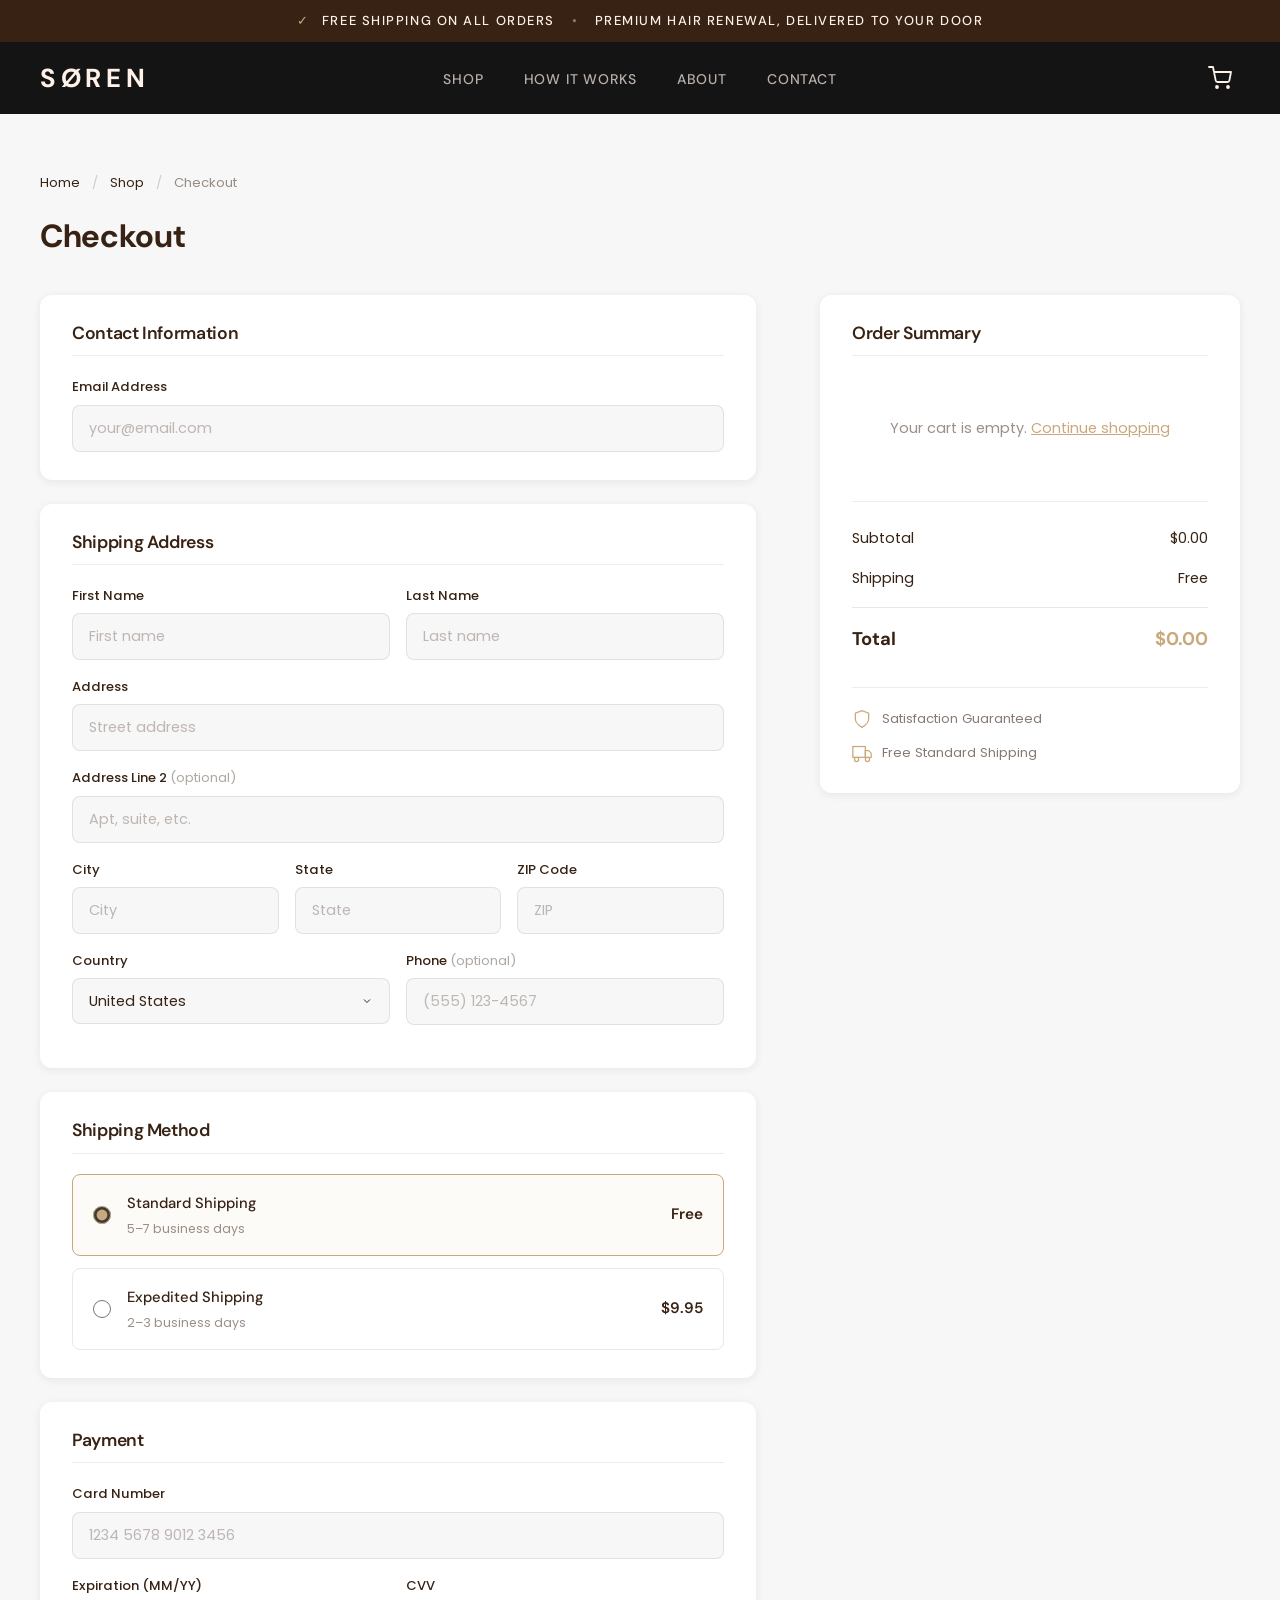
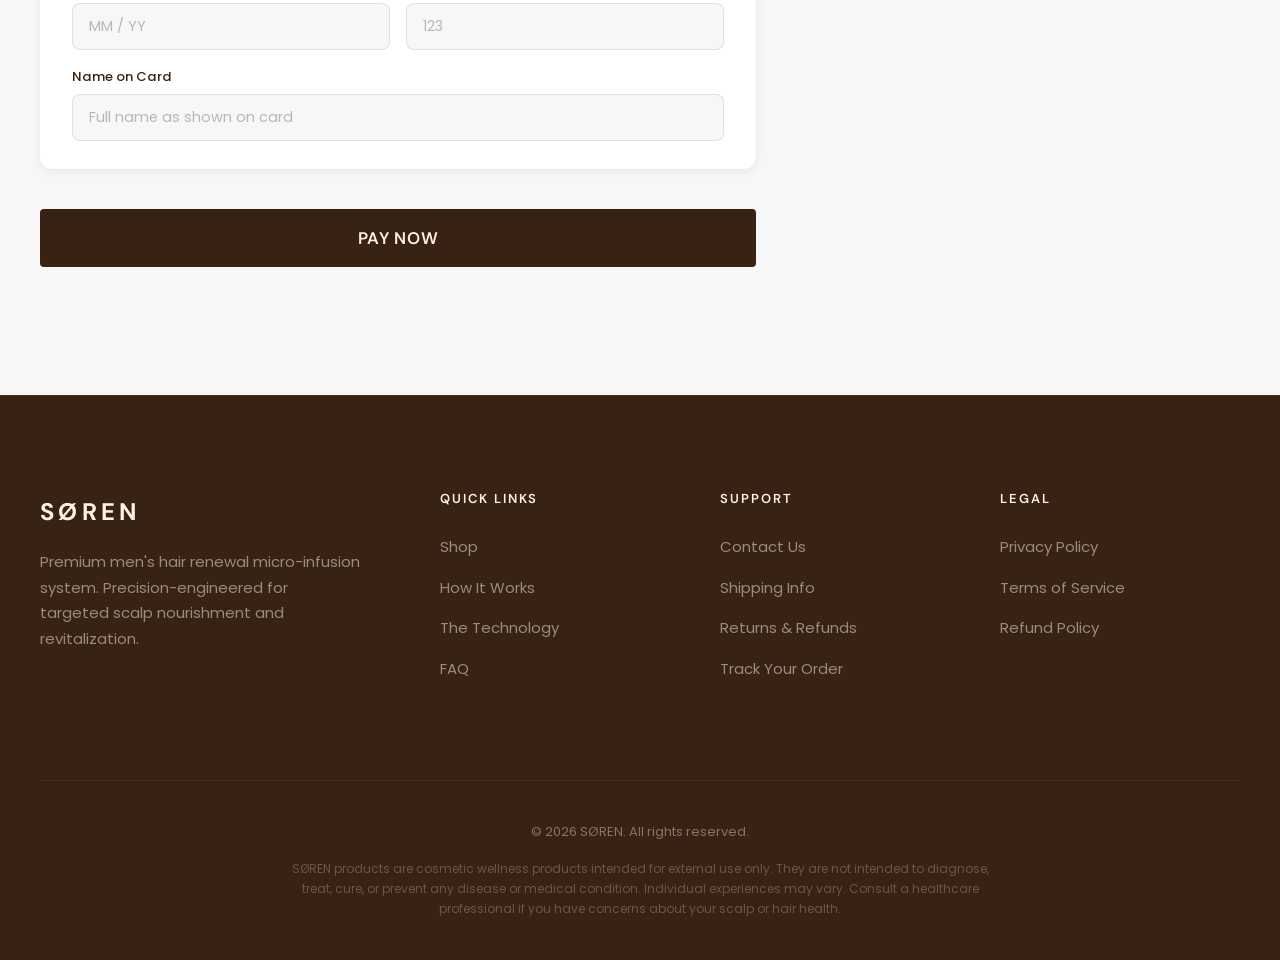
==== commit 7e0965ae: "Update policies: 90-day money-back guarantee, remove emdashes" ====
--- a/checkout.html
+++ b/checkout.html
@@ -3,8 +3,8 @@
 <head>
   <meta charset="UTF-8">
   <meta name="viewport" content="width=device-width, initial-scale=1.0">
-  <meta name="description" content="SØREN Checkout — Complete your order for premium hair renewal products.">
-  <title>Checkout — SØREN</title>
+  <meta name="description" content="SØREN Checkout | Complete your order for premium hair renewal products.">
+  <title>Checkout | SØREN</title>
 
   <link rel="preconnect" href="https://fonts.googleapis.com">
   <link rel="preconnect" href="https://fonts.gstatic.com" crossorigin>
@@ -20,7 +20,7 @@
       <p class="announcement-bar__text">
         <span class="announcement-bar__icon">&#10003;</span>
         Free Shipping on All Orders
-        <span class="announcement-bar__separator">&mdash;</span>
+        <span class="announcement-bar__separator">&#8226;</span>
         Premium Hair Renewal, Delivered to Your Door
       </p>
     </div>
@@ -64,7 +64,7 @@
         <h1 class="checkout-page__title">Checkout</h1>
 
         <div class="checkout-grid">
-          <!-- LEFT COLUMN — Form -->
+          <!-- LEFT COLUMN - Form -->
           <div class="checkout-form-col">
 
             <!-- Contact Information -->
@@ -181,7 +181,7 @@
 
           </div>
 
-          <!-- RIGHT COLUMN — Order Summary -->
+          <!-- RIGHT COLUMN - Order Summary -->
           <div class="checkout-summary-col">
             <div class="checkout-summary">
               <h2 class="checkout-summary__title">Order Summary</h2>
@@ -275,7 +275,7 @@
 
   <script src="script.js"></script>
   <script>
-    /* Checkout page — load cart from localStorage and render order summary */
+    /* Checkout page - load cart from localStorage and render order summary */
     (function() {
       'use strict';
 
@@ -353,7 +353,7 @@
         });
       });
 
-      // Pay Now button — show demo modal
+      // Pay Now button - show demo modal
       var payBtn = document.getElementById('checkout-pay-btn');
       var modal = document.getElementById('demo-modal');
       if (payBtn && modal) {
